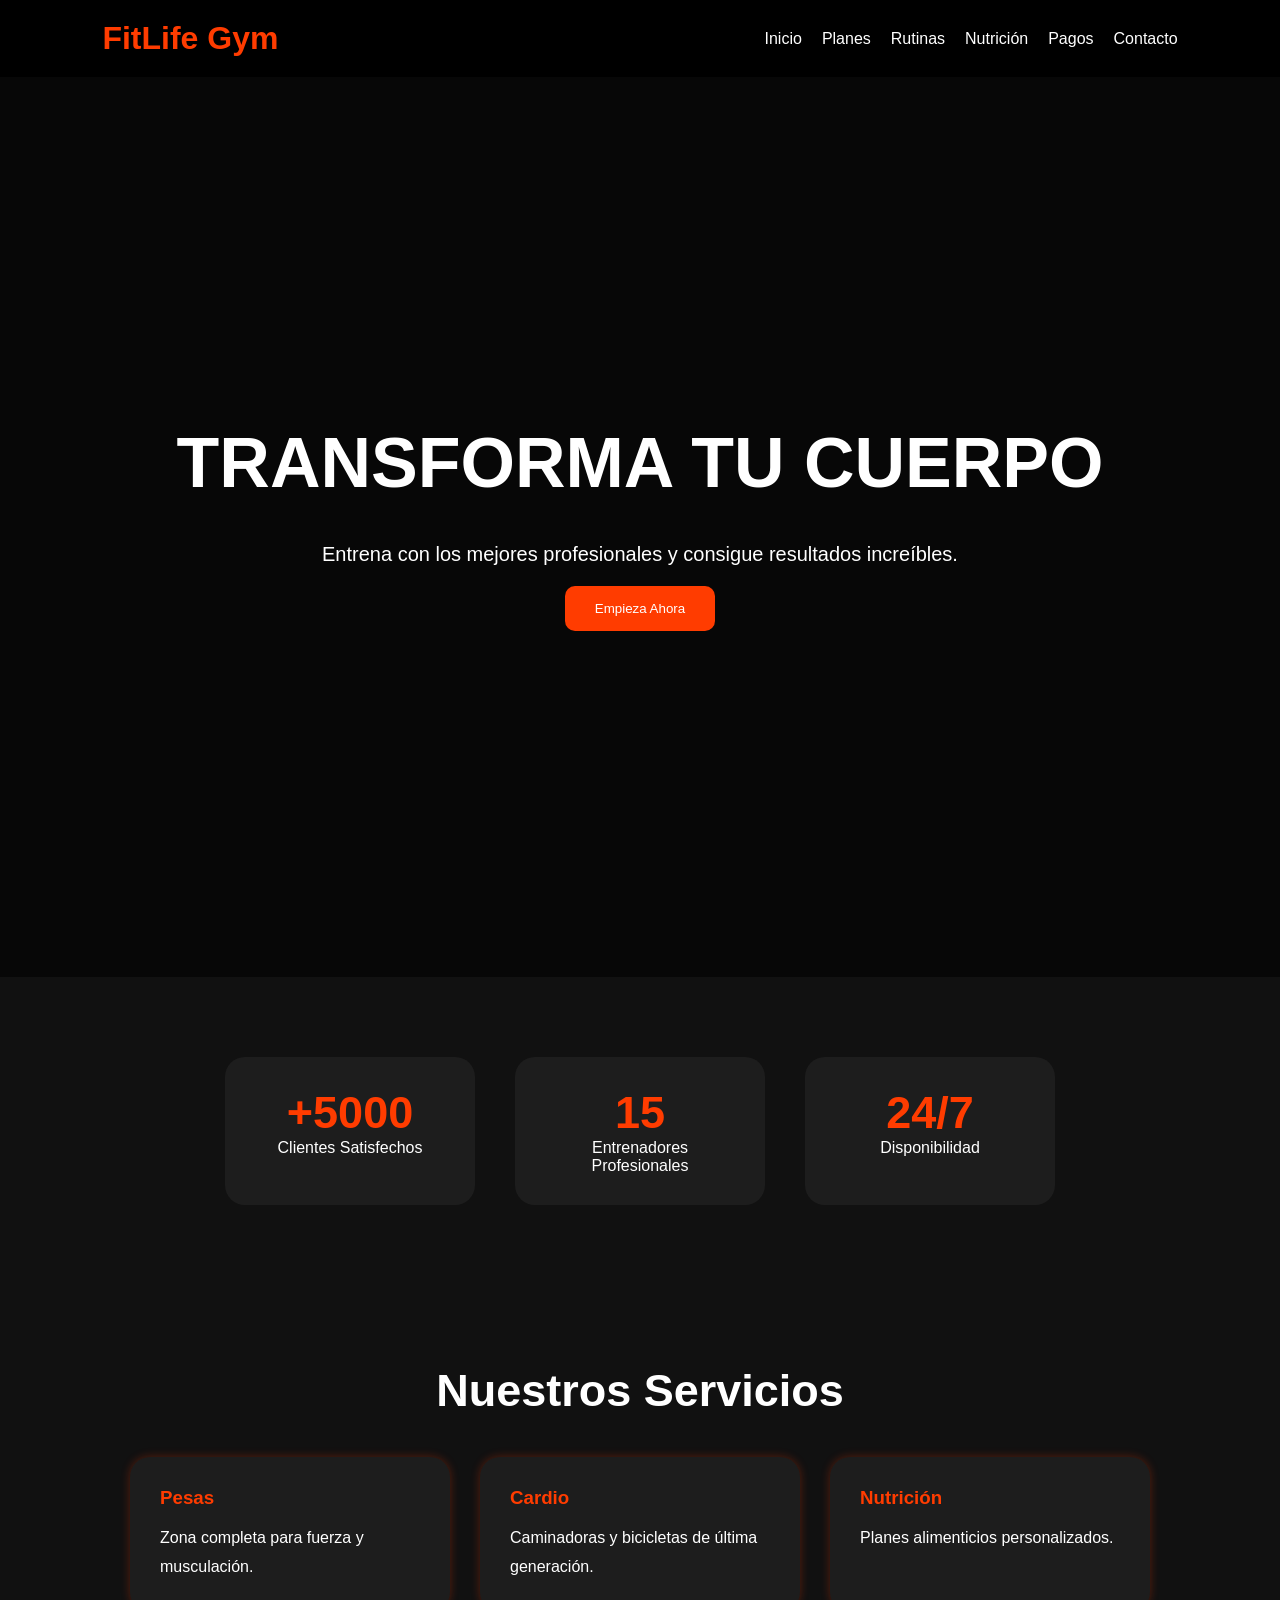
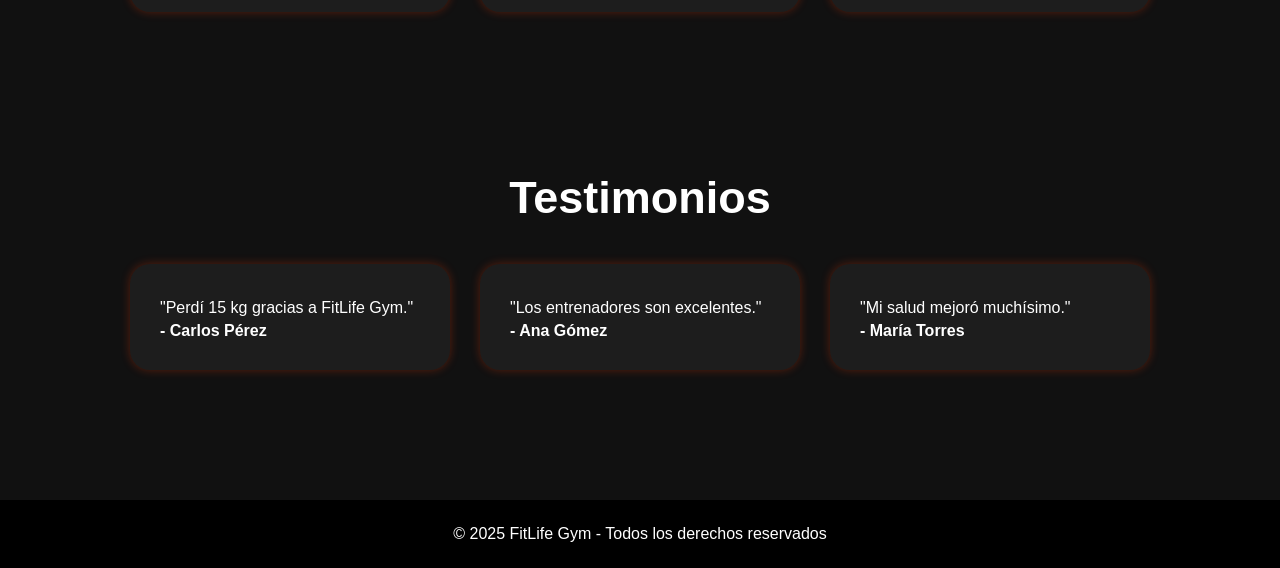
==== index.html @ 8ea45a6d "Add files via upload" ====
<!DOCTYPE html>
<html lang="es">
<head>
    <meta charset="UTF-8">
    <meta name="viewport" content="width=device-width, initial-scale=1.0">
    <title>FitLife Gym</title>
    <link rel="stylesheet" href="style.css">
</head>
<body>

<header>
    <nav>
        <h1 class="logo">FitLife Gym</h1>

        <ul>
            <li><a href="index.html">Inicio</a></li>
            <li><a href="planes.html">Planes</a></li>
            <li><a href="rutinas.html">Rutinas</a></li>
            <li><a href="nutricion.html">Nutrición</a></li>
            <li><a href="pagos.html">Pagos</a></li>
            <li><a href="contacto.html">Contacto</a></li>
        </ul>
    </nav>
</header>

<section class="hero">
    <div class="contenido">
        <h2>TRANSFORMA TU CUERPO</h2>
        <p>Entrena con los mejores profesionales y consigue resultados increíbles.</p>

        <button onclick="mensaje()">Empieza Ahora</button>
    </div>
</section>

<section class="estadisticas">

    <div class="caja">
        <h3>+5000</h3>
        <p>Clientes Satisfechos</p>
    </div>

    <div class="caja">
        <h3>15</h3>
        <p>Entrenadores Profesionales</p>
    </div>

    <div class="caja">
        <h3>24/7</h3>
        <p>Disponibilidad</p>
    </div>

</section>

<section class="servicios">

    <h2>Nuestros Servicios</h2>

    <div class="cards">

        <div class="card">
            <h3> Pesas</h3>
            <p>Zona completa para fuerza y musculación.</p>
        </div>

        <div class="card">
            <h3> Cardio</h3>
            <p>Caminadoras y bicicletas de última generación.</p>
        </div>

        <div class="card">
            <h3> Nutrición</h3>
            <p>Planes alimenticios personalizados.</p>
        </div>

    </div>

</section>

<section class="testimonios">

    <h2>Testimonios</h2>

    <div class="cards">

        <div class="card">
            <p>"Perdí 15 kg gracias a FitLife Gym."</p>
            <h4>- Carlos Pérez</h4>
        </div>

        <div class="card">
            <p>"Los entrenadores son excelentes."</p>
            <h4>- Ana Gómez</h4>
        </div>

        <div class="card">
            <p>"Mi salud mejoró muchísimo."</p>
            <h4>- María Torres</h4>
        </div>

    </div>

</section>

<footer>
    <p>© 2025 FitLife Gym - Todos los derechos reservados</p>
</footer>

<script src="script.js"></script>

</body>
</html>
---- style.css ----
*{
    margin:0;
    padding:0;
    box-sizing:border-box;
    font-family:Arial, sans-serif;
}

body{
    background:#111;
    color:white;
}

header{
    background:#000;
    position:sticky;
    top:0;
    z-index:1000;
}

nav{
    display:flex;
    justify-content:space-between;
    align-items:center;
    padding:20px 8%;
}

.logo{
    color:#ff3c00;
    font-size:32px;
}

nav ul{
    display:flex;
    list-style:none;
}

nav ul li{
    margin-left:20px;
}

nav ul li a{
    color:white;
    text-decoration:none;
    transition:.3s;
}

nav ul li a:hover{
    color:#ff3c00;
}

.hero{
    height:100vh;
    background:linear-gradient(rgba(0,0,0,.6),rgba(0,0,0,.6)),
    url("https://images.unsplash.com/photo-1534438327276-14e5300c3a48?w=1200");
    background-size:cover;
    background-position:center;
    display:flex;
    justify-content:center;
    align-items:center;
    text-align:center;
}

.hero h2{
    font-size:70px;
}

.hero p{
    margin:20px 0;
    font-size:20px;
}

button{
    background:#ff3c00;
    color:white;
    border:none;
    padding:15px 30px;
    border-radius:10px;
    cursor:pointer;
    transition:.3s;
}

button:hover{
    transform:scale(1.1);
    background:red;
}

section{
    padding:80px 8%;
}

h2{
    text-align:center;
    margin-bottom:40px;
    font-size:45px;
}

.cards{
    display:flex;
    gap:30px;
    flex-wrap:wrap;
    justify-content:center;
}

.card{
    background:#1d1d1d;
    padding:30px;
    width:320px;
    border-radius:20px;
    transition:.5s;
    box-shadow:0 0 10px rgba(255,60,0,.3);
}

.card:hover{
    transform:translateY(-15px);
}

.card h3{
    color:#ff3c00;
    margin-bottom:15px;
}

.card p{
    line-height:1.8;
}

.estadisticas{
    display:flex;
    justify-content:center;
    gap:40px;
    flex-wrap:wrap;
}

.caja{
    background:#1d1d1d;
    padding:30px;
    width:250px;
    text-align:center;
    border-radius:20px;
}

.caja h3{
    color:#ff3c00;
    font-size:45px;
}

.formulario{
    width:500px;
    margin:auto;
    display:flex;
    flex-direction:column;
    gap:20px;
}

input,
textarea{
    padding:15px;
    border:none;
    border-radius:10px;
    outline:none;
}

textarea{
    height:150px;
}

footer{
    background:black;
    text-align:center;
    padding:25px;
    margin-top:50px;
}

@media(max-width:768px){

nav{
    flex-direction:column;
}

nav ul{
    flex-direction:column;
    text-align:center;
}

nav ul li{
    margin:10px 0;
}

.hero h2{
    font-size:45px;
}

.formulario{
    width:100%;
}

}
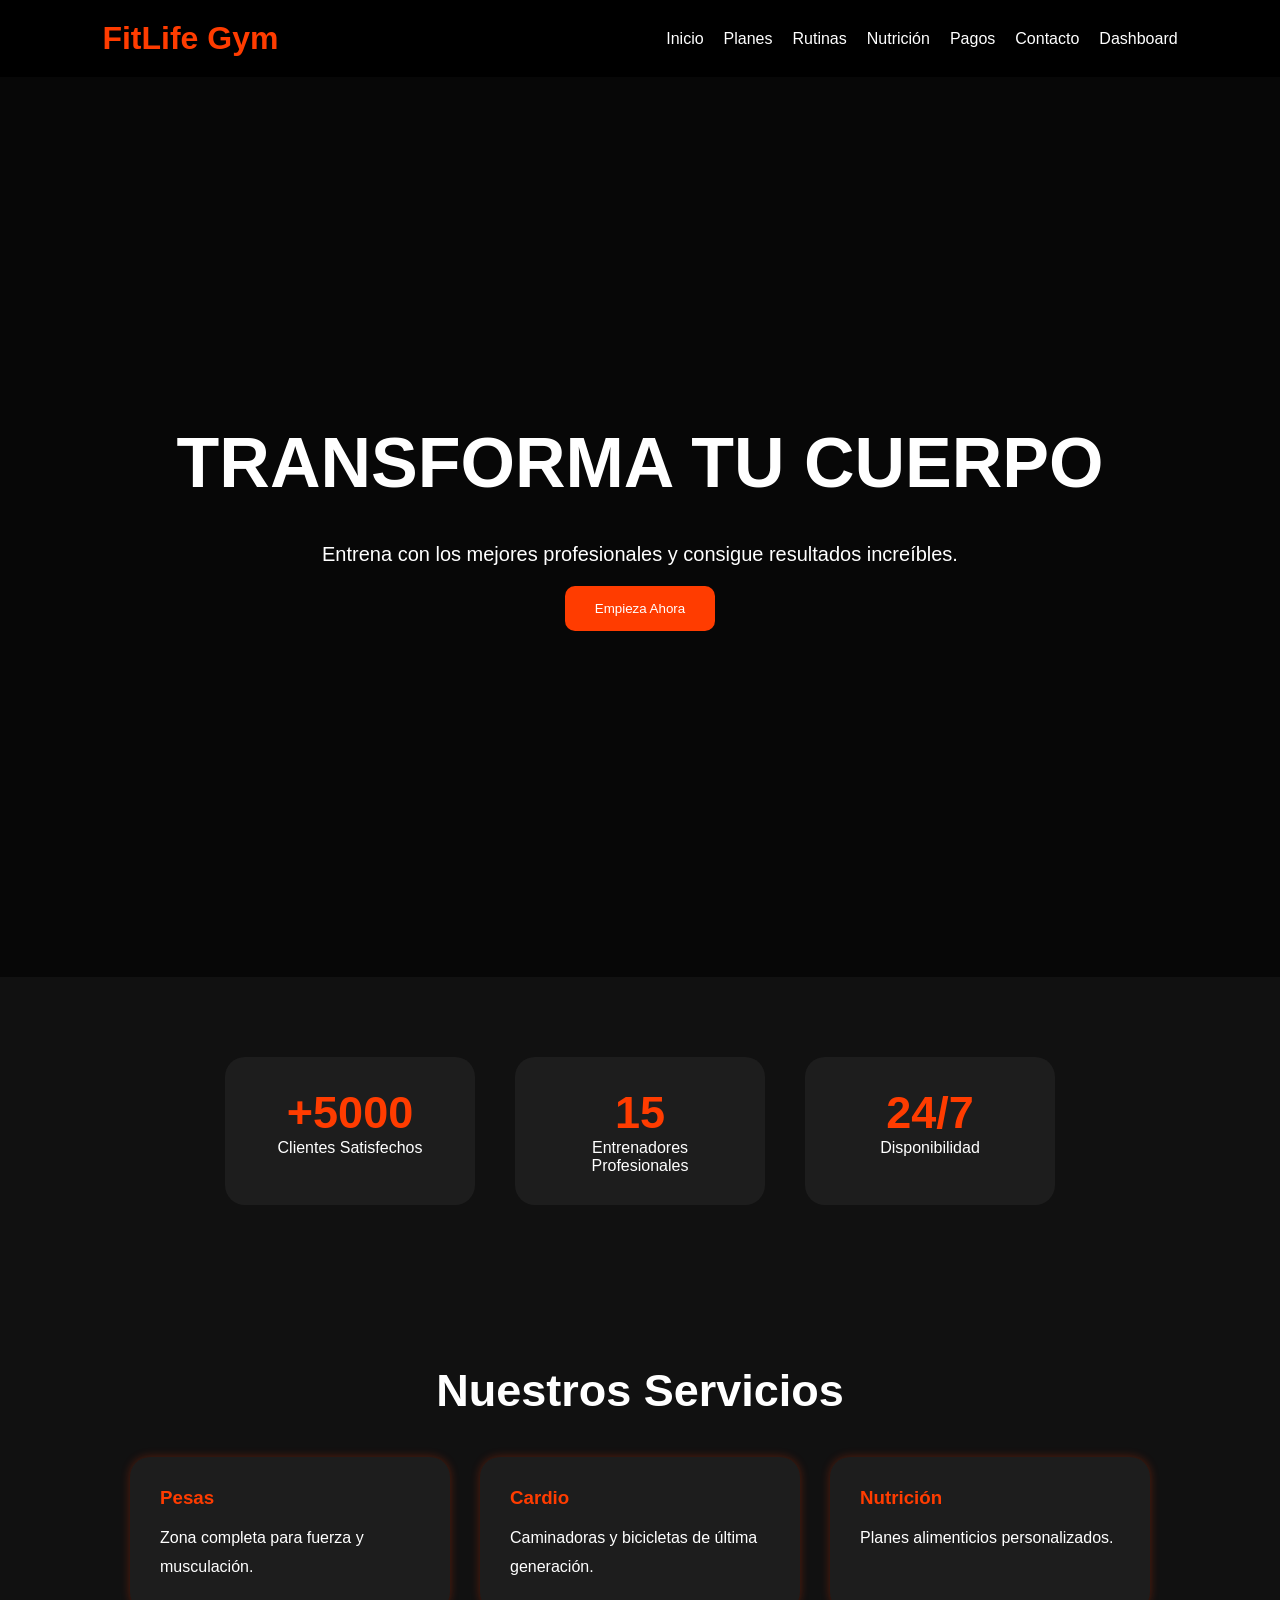
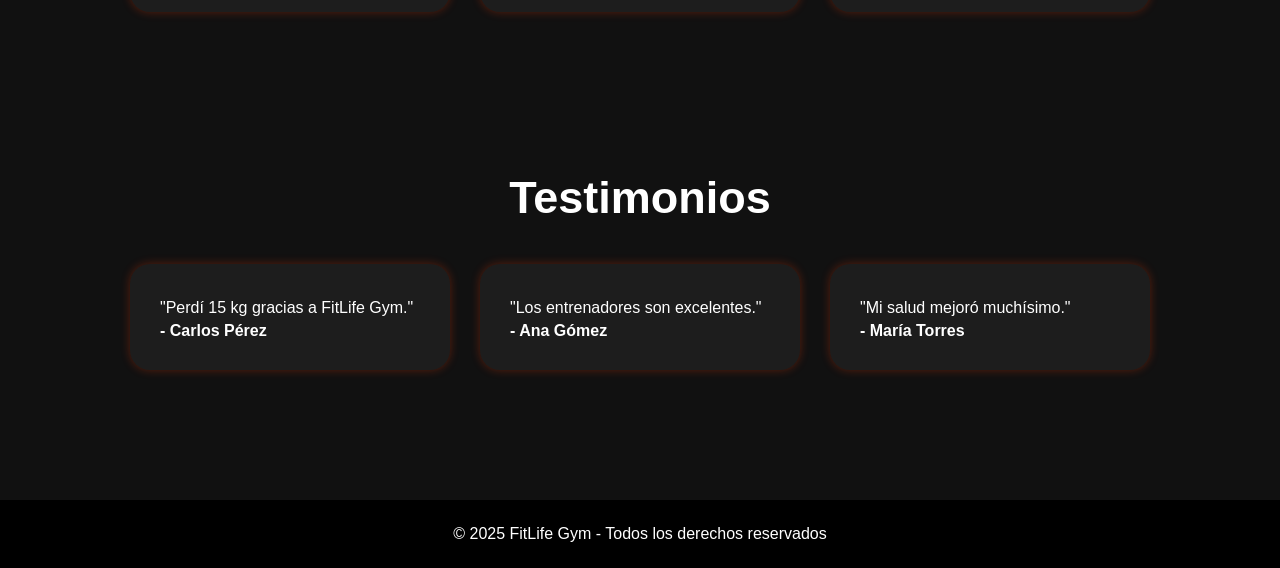
==== commit 7f3189b1: "Add files via upload" ====
--- a/index.html
+++ b/index.html
@@ -19,6 +19,7 @@
             <li><a href="nutricion.html">Nutrición</a></li>
             <li><a href="pagos.html">Pagos</a></li>
             <li><a href="contacto.html">Contacto</a></li>
+            <li><a href="dashboard.html">Dashboard</a></li>
         </ul>
     </nav>
 </header>
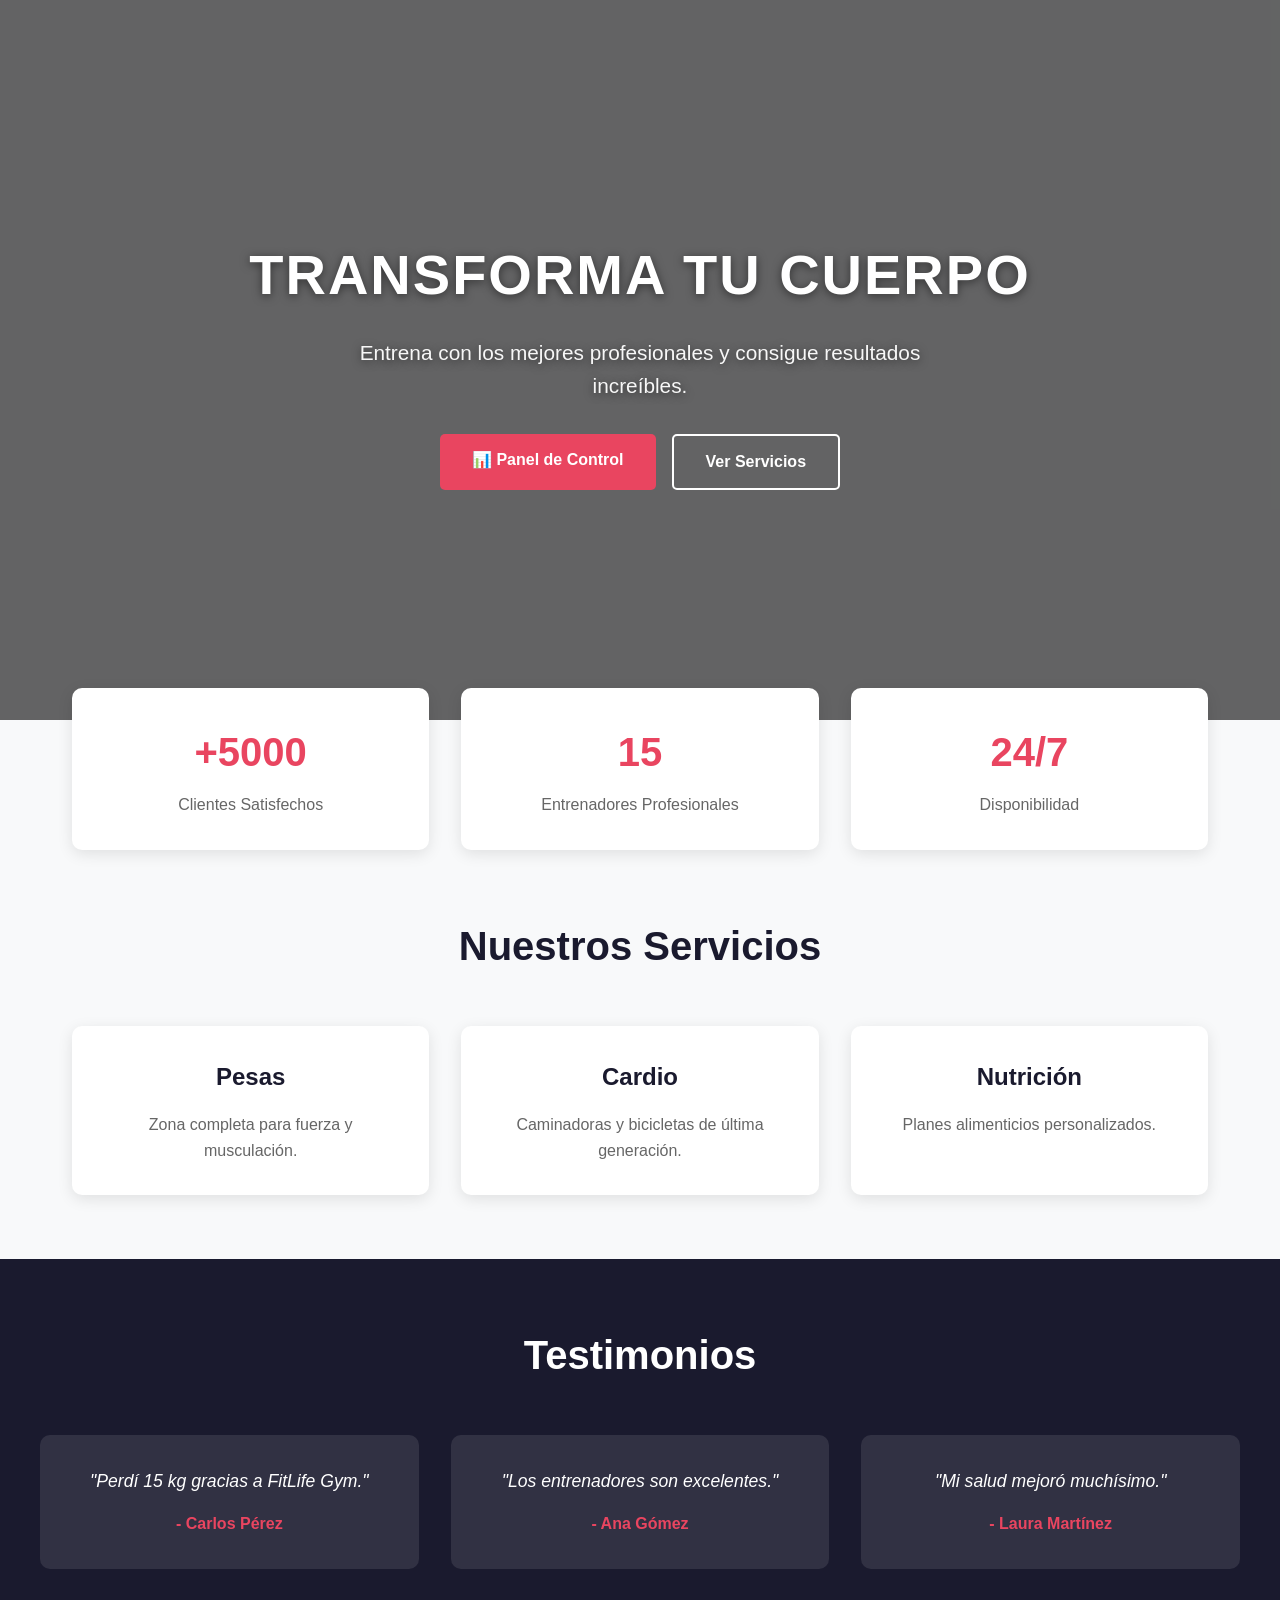
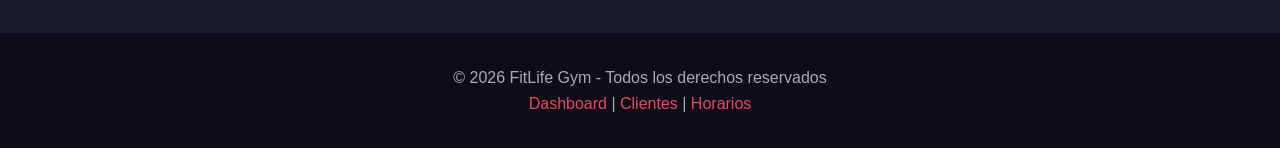
==== commit e47a7fd9: "Add files via upload" ====
--- a/index.html
+++ b/index.html
@@ -1,112 +1,89 @@
 <!DOCTYPE html>
 <html lang="es">
 <head>
-    <meta charset="UTF-8">
-    <meta name="viewport" content="width=device-width, initial-scale=1.0">
-    <title>FitLife Gym</title>
-    <link rel="stylesheet" href="style.css">
+    <meta charset="UTF-8" />
+    <meta name="viewport" content="width=device-width, initial-scale=1.0" />
+    <title>Transforma tu Cuerpo - FitLife Gym</title>
+    <link rel="stylesheet" href="css/style.css" />
 </head>
 <body>
+    <!-- ===== HERO CON IMAGEN DE FONDO ===== -->
+    <header class="hero">
+        <div class="hero-overlay"></div>
+        <div class="hero-content">
+            <h1>TRANSFORMA TU CUERPO</h1>
+            <p>Entrena con los mejores profesionales y consigue resultados increíbles.</p>
+            <div class="hero-buttons">
+                <a href="dashboard.html" class="btn-primary">📊 Panel de Control</a>
+                <a href="#servicios" class="btn-secondary">Ver Servicios</a>
+            </div>
+        </div>
+    </header>
 
-<header>
-    <nav>
-        <h1 class="logo">FitLife Gym</h1>
+    <!-- ===== ESTADÍSTICAS ===== -->
+    <section class="stats">
+        <div class="stat-item">
+            <span class="stat-number">+5000</span>
+            <span class="stat-label">Clientes Satisfechos</span>
+        </div>
+        <div class="stat-item">
+            <span class="stat-number">15</span>
+            <span class="stat-label">Entrenadores Profesionales</span>
+        </div>
+        <div class="stat-item">
+            <span class="stat-number">24/7</span>
+            <span class="stat-label">Disponibilidad</span>
+        </div>
+    </section>
 
-        <ul>
-            <li><a href="index.html">Inicio</a></li>
-            <li><a href="planes.html">Planes</a></li>
-            <li><a href="rutinas.html">Rutinas</a></li>
-            <li><a href="nutricion.html">Nutrición</a></li>
-            <li><a href="pagos.html">Pagos</a></li>
-            <li><a href="contacto.html">Contacto</a></li>
-            <li><a href="dashboard.html">Dashboard</a></li>
-        </ul>
-    </nav>
-</header>
+    <!-- ===== SERVICIOS ===== -->
+    <section id="servicios" class="servicios">
+        <h2>Nuestros Servicios</h2>
+        <div class="servicios-grid">
+            <div class="servicio-card">
+                <h3>Pesas</h3>
+                <p>Zona completa para fuerza y musculación.</p>
+            </div>
+            <div class="servicio-card">
+                <h3>Cardio</h3>
+                <p>Caminadoras y bicicletas de última generación.</p>
+            </div>
+            <div class="servicio-card">
+                <h3>Nutrición</h3>
+                <p>Planes alimenticios personalizados.</p>
+            </div>
+        </div>
+    </section>
 
-<section class="hero">
-    <div class="contenido">
-        <h2>TRANSFORMA TU CUERPO</h2>
-        <p>Entrena con los mejores profesionales y consigue resultados increíbles.</p>
+    <!-- ===== TESTIMONIOS ===== -->
+    <section class="testimonios">
+        <h2>Testimonios</h2>
+        <div class="testimonios-grid">
+            <div class="testimonio-card">
+                <p>"Perdí 15 kg gracias a FitLife Gym."</p>
+                <span class="testimonio-autor">- Carlos Pérez</span>
+            </div>
+            <div class="testimonio-card">
+                <p>"Los entrenadores son excelentes."</p>
+                <span class="testimonio-autor">- Ana Gómez</span>
+            </div>
+            <div class="testimonio-card">
+                <p>"Mi salud mejoró muchísimo."</p>
+                <span class="testimonio-autor">- Laura Martínez</span>
+            </div>
+        </div>
+    </section>
 
-        <button onclick="mensaje()">Empieza Ahora</button>
-    </div>
-</section>
+    <!-- ===== PIE DE PÁGINA ===== -->
+    <footer>
+        <p>&copy; 2026 FitLife Gym - Todos los derechos reservados</p>
+        <p>
+            <a href="dashboard.html">Dashboard</a> |
+            <a href="clientes.html">Clientes</a> |
+            <a href="horarios.html">Horarios</a>
+        </p>
+    </footer>
 
-<section class="estadisticas">
-
-    <div class="caja">
-        <h3>+5000</h3>
-        <p>Clientes Satisfechos</p>
-    </div>
-
-    <div class="caja">
-        <h3>15</h3>
-        <p>Entrenadores Profesionales</p>
-    </div>
-
-    <div class="caja">
-        <h3>24/7</h3>
-        <p>Disponibilidad</p>
-    </div>
-
-</section>
-
-<section class="servicios">
-
-    <h2>Nuestros Servicios</h2>
-
-    <div class="cards">
-
-        <div class="card">
-            <h3> Pesas</h3>
-            <p>Zona completa para fuerza y musculación.</p>
-        </div>
-
-        <div class="card">
-            <h3> Cardio</h3>
-            <p>Caminadoras y bicicletas de última generación.</p>
-        </div>
-
-        <div class="card">
-            <h3> Nutrición</h3>
-            <p>Planes alimenticios personalizados.</p>
-        </div>
-
-    </div>
-
-</section>
-
-<section class="testimonios">
-
-    <h2>Testimonios</h2>
-
-    <div class="cards">
-
-        <div class="card">
-            <p>"Perdí 15 kg gracias a FitLife Gym."</p>
-            <h4>- Carlos Pérez</h4>
-        </div>
-
-        <div class="card">
-            <p>"Los entrenadores son excelentes."</p>
-            <h4>- Ana Gómez</h4>
-        </div>
-
-        <div class="card">
-            <p>"Mi salud mejoró muchísimo."</p>
-            <h4>- María Torres</h4>
-        </div>
-
-    </div>
-
-</section>
-
-<footer>
-    <p>© 2025 FitLife Gym - Todos los derechos reservados</p>
-</footer>
-
-<script src="script.js"></script>
-
+    <script src="js/main.js"></script>
 </body>
 </html>
--- a/css/style.css
+++ b/css/style.css
@@ -0,0 +1,282 @@
+/* ===== RESET Y BASE ===== */
+* {
+    margin: 0;
+    padding: 0;
+    box-sizing: border-box;
+}
+
+body {
+    font-family: 'Segoe UI', Tahoma, Geneva, Verdana, sans-serif;
+    line-height: 1.6;
+    color: #1a1a2e;
+    background: #f8f9fa;
+}
+
+a {
+    text-decoration: none;
+}
+
+/* ============================================================
+   HERO CON IMAGEN DE FONDO
+   ============================================================ */
+.hero {
+    position: relative;
+    min-height: 80vh;
+    display: flex;
+    align-items: center;
+    justify-content: center;
+    text-align: center;
+    color: white;
+    padding: 4rem 2rem;
+    /* 
+      ⬇️ CAMBIA LA URL DE LA IMAGEN AQUÍ ⬇️
+      Puedes usar una imagen local o una de internet.
+      Ejemplos de imágenes gratis:
+      - https://images.unsplash.com/photo-1534438327276-14e5300c3a48?w=1200 (gimnasio)
+      - https://images.unsplash.com/photo-1571019613454-1cb2f99b2d8b?w=1200 (mujer entrenando)
+      - https://images.unsplash.com/photo-1518310383802-640c2de311b2?w=1200 (pesas)
+    */
+    background-image: url('https://images.unsplash.com/photo-1534438327276-14e5300c3a48?w=1200&q=80');
+    background-size: cover;
+    background-position: center;
+    background-attachment: fixed; /* Efecto parallax (opcional) */
+}
+
+/* Capa oscura encima de la imagen para que el texto sea legible */
+.hero-overlay {
+    position: absolute;
+    top: 0;
+    left: 0;
+    width: 100%;
+    height: 100%;
+    background: rgba(0, 0, 0, 0.6); /* Ajusta la opacidad (0.4 - 0.7) */
+    z-index: 1;
+}
+
+/* Contenido del hero (va encima de la capa oscura) */
+.hero-content {
+    position: relative;
+    z-index: 2;
+    max-width: 800px;
+}
+
+.hero-content h1 {
+    font-size: 3.5rem;
+    margin-bottom: 1rem;
+    letter-spacing: 2px;
+    text-shadow: 0 2px 10px rgba(0, 0, 0, 0.5);
+}
+
+.hero-content p {
+    font-size: 1.3rem;
+    opacity: 0.95;
+    max-width: 600px;
+    margin: 0 auto 2rem;
+    text-shadow: 0 2px 8px rgba(0, 0, 0, 0.5);
+}
+
+.hero-buttons {
+    display: flex;
+    gap: 1rem;
+    justify-content: center;
+    flex-wrap: wrap;
+}
+
+.btn-primary {
+    background: #e94560;
+    color: white;
+    padding: 0.8rem 2rem;
+    border-radius: 5px;
+    font-weight: bold;
+    transition: background 0.3s;
+}
+
+.btn-primary:hover {
+    background: #c73652;
+}
+
+.btn-secondary {
+    background: transparent;
+    color: white;
+    padding: 0.8rem 2rem;
+    border-radius: 5px;
+    border: 2px solid white;
+    font-weight: bold;
+    transition: all 0.3s;
+}
+
+.btn-secondary:hover {
+    background: white;
+    color: #1a1a2e;
+}
+
+/* ===== ESTADÍSTICAS ===== */
+.stats {
+    display: grid;
+    grid-template-columns: repeat(auto-fit, minmax(200px, 1fr));
+    gap: 2rem;
+    max-width: 1200px;
+    margin: -2rem auto 2rem;
+    padding: 0 2rem;
+    position: relative;
+    z-index: 10;
+}
+
+.stat-item {
+    background: white;
+    padding: 2rem;
+    text-align: center;
+    border-radius: 10px;
+    box-shadow: 0 4px 15px rgba(0, 0, 0, 0.1);
+}
+
+.stat-number {
+    display: block;
+    font-size: 2.5rem;
+    font-weight: bold;
+    color: #e94560;
+}
+
+.stat-label {
+    display: block;
+    color: #666;
+    margin-top: 0.5rem;
+}
+
+/* ===== SERVICIOS ===== */
+.servicios {
+    max-width: 1200px;
+    margin: 4rem auto;
+    padding: 0 2rem;
+}
+
+.servicios h2 {
+    text-align: center;
+    font-size: 2.5rem;
+    margin-bottom: 3rem;
+}
+
+.servicios-grid {
+    display: grid;
+    grid-template-columns: repeat(auto-fit, minmax(250px, 1fr));
+    gap: 2rem;
+}
+
+.servicio-card {
+    background: white;
+    padding: 2rem;
+    border-radius: 10px;
+    text-align: center;
+    box-shadow: 0 4px 15px rgba(0, 0, 0, 0.1);
+    transition: transform 0.3s;
+}
+
+.servicio-card:hover {
+    transform: translateY(-10px);
+}
+
+.servicio-card h3 {
+    font-size: 1.5rem;
+    margin-bottom: 1rem;
+    color: #1a1a2e;
+}
+
+.servicio-card p {
+    color: #666;
+}
+
+/* ===== TESTIMONIOS ===== */
+.testimonios {
+    background: #1a1a2e;
+    color: white;
+    padding: 4rem 2rem;
+}
+
+.testimonios h2 {
+    text-align: center;
+    font-size: 2.5rem;
+    margin-bottom: 3rem;
+}
+
+.testimonios-grid {
+    max-width: 1200px;
+    margin: 0 auto;
+    display: grid;
+    grid-template-columns: repeat(auto-fit, minmax(250px, 1fr));
+    gap: 2rem;
+}
+
+.testimonio-card {
+    background: rgba(255, 255, 255, 0.1);
+    padding: 2rem;
+    border-radius: 10px;
+    text-align: center;
+}
+
+.testimonio-card p {
+    font-size: 1.1rem;
+    font-style: italic;
+    margin-bottom: 1rem;
+}
+
+.testimonio-autor {
+    color: #e94560;
+    font-weight: bold;
+}
+
+/* ===== FOOTER ===== */
+footer {
+    background: #0d0d1a;
+    color: #aaa;
+    text-align: center;
+    padding: 2rem;
+}
+
+footer a {
+    color: #e94560;
+}
+
+footer a:hover {
+    text-decoration: underline;
+}
+
+/* ===== RESPONSIVE ===== */
+@media (max-width: 768px) {
+    .hero-content h1 {
+        font-size: 2.2rem;
+    }
+
+    .hero-content p {
+        font-size: 1rem;
+    }
+
+    .stats {
+        margin-top: -1rem;
+        gap: 1rem;
+    }
+
+    .stat-item {
+        padding: 1.5rem;
+    }
+
+    .stat-number {
+        font-size: 2rem;
+    }
+}
+
+@media (max-width: 480px) {
+    .hero {
+        min-height: 60vh;
+        padding: 2rem 1rem;
+    }
+
+    .hero-content h1 {
+        font-size: 1.8rem;
+    }
+
+    .btn-primary,
+    .btn-secondary {
+        padding: 0.6rem 1.5rem;
+        font-size: 0.9rem;
+    }
+}
